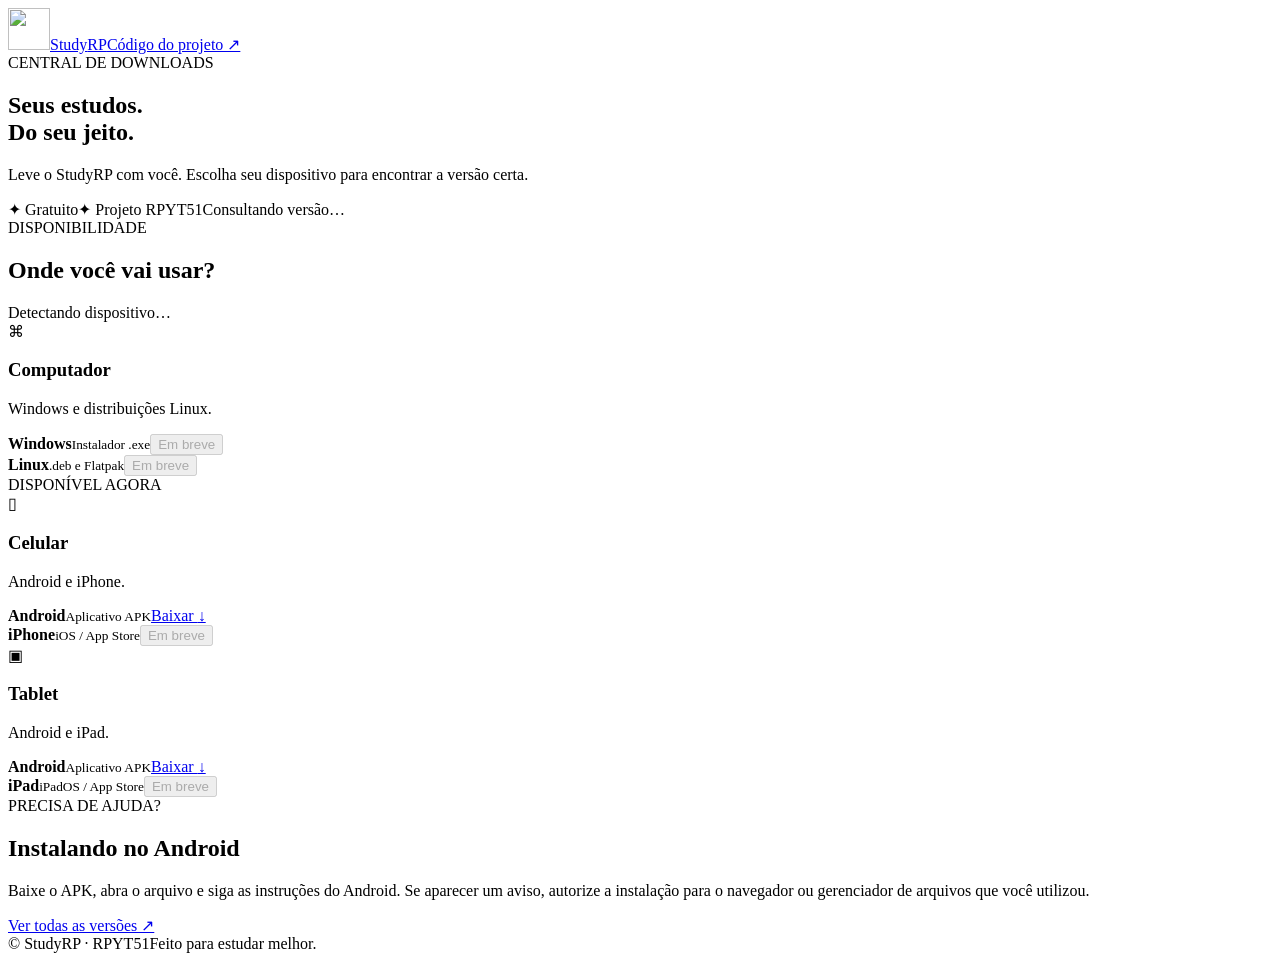
==== index.html @ 997a376e "Add StudyRP download site: index.html" ====
<!doctype html>
<html lang="pt-BR">
<head>
<meta charset="utf-8"><meta name="viewport" content="width=device-width,initial-scale=1">
<meta name="theme-color" content="#101d3a"><meta name="description" content="Baixe o StudyRP para computador, celular ou tablet.">
<link rel="icon" href="assets/img/icon.svg" type="image/svg+xml"><link rel="manifest" href="manifest.json">
<link rel="stylesheet" href="assets/css/style.css">
<title>StudyRP — Downloads</title>
</head>
<body>
<header class="site-header"><a class="brand" href="./"><img src="assets/img/icon.svg" alt="" width="42" height="42"><span>Study<span>RP</span></span></a><a class="github-link" href="https://github.com/RPYT51/StudyRP" target="_blank" rel="noopener">Código do projeto ↗</a></header>
<main>
<section class="hero"><div class="eyebrow"><span class="pulse"></span> CENTRAL DE DOWNLOADS</div><h1>Seus estudos.<br><span>Do seu jeito.</span></h1><p>Leve o StudyRP com você. Escolha seu dispositivo para encontrar a versão certa.</p><div class="hero-meta"><span>✦ Gratuito</span><span>✦ Projeto RPYT51</span><span id="release-version">Consultando versão…</span></div></section>
<section class="downloads"><div class="section-heading"><div><span class="eyebrow">DISPONIBILIDADE</span><h2>Onde você vai usar?</h2></div><div class="device-detected" id="device-detected">Detectando dispositivo…</div></div>
<div class="device-grid">
<article class="device-card" data-device="desktop"><div class="device-icon">⌘</div><div class="device-copy"><h3>Computador</h3><p>Windows e distribuições Linux.</p></div><div class="platform-list"><div class="platform"><span><b>Windows</b><small>Instalador .exe</small></span><button class="soon" disabled>Em breve</button></div><div class="platform"><span><b>Linux</b><small>.deb e Flatpak</small></span><button class="soon" disabled>Em breve</button></div></div></article>
<article class="device-card featured" data-device="mobile"><div class="recommended">DISPONÍVEL AGORA</div><div class="device-icon">▯</div><div class="device-copy"><h3>Celular</h3><p>Android e iPhone.</p></div><div class="platform-list"><div class="platform"><span><b>Android</b><small>Aplicativo APK</small></span><a class="download-button" data-download="android" href="https://github.com/RPYT51/StudyRP-download/releases/latest/download/StudyRP.apk">Baixar <span>↓</span></a></div><div class="platform"><span><b>iPhone</b><small>iOS / App Store</small></span><button class="soon" disabled>Em breve</button></div></div></article>
<article class="device-card" data-device="tablet"><div class="device-icon">▣</div><div class="device-copy"><h3>Tablet</h3><p>Android e iPad.</p></div><div class="platform-list"><div class="platform"><span><b>Android</b><small>Aplicativo APK</small></span><a class="download-button" data-download="android" href="https://github.com/RPYT51/StudyRP-download/releases/latest/download/StudyRP.apk">Baixar <span>↓</span></a></div><div class="platform"><span><b>iPad</b><small>iPadOS / App Store</small></span><button class="soon" disabled>Em breve</button></div></div></article>
</div></section>
<section class="help-panel"><div><span class="eyebrow">PRECISA DE AJUDA?</span><h2>Instalando no Android</h2><p>Baixe o APK, abra o arquivo e siga as instruções do Android. Se aparecer um aviso, autorize a instalação para o navegador ou gerenciador de arquivos que você utilizou.</p></div><a href="https://github.com/RPYT51/StudyRP-download/releases" target="_blank" rel="noopener">Ver todas as versões ↗</a></section>
</main><footer><span>© <span id="year"></span> StudyRP · RPYT51</span><span>Feito para estudar melhor.</span></footer>
<script src="assets/js/app.js" defer></script>
</body></html>
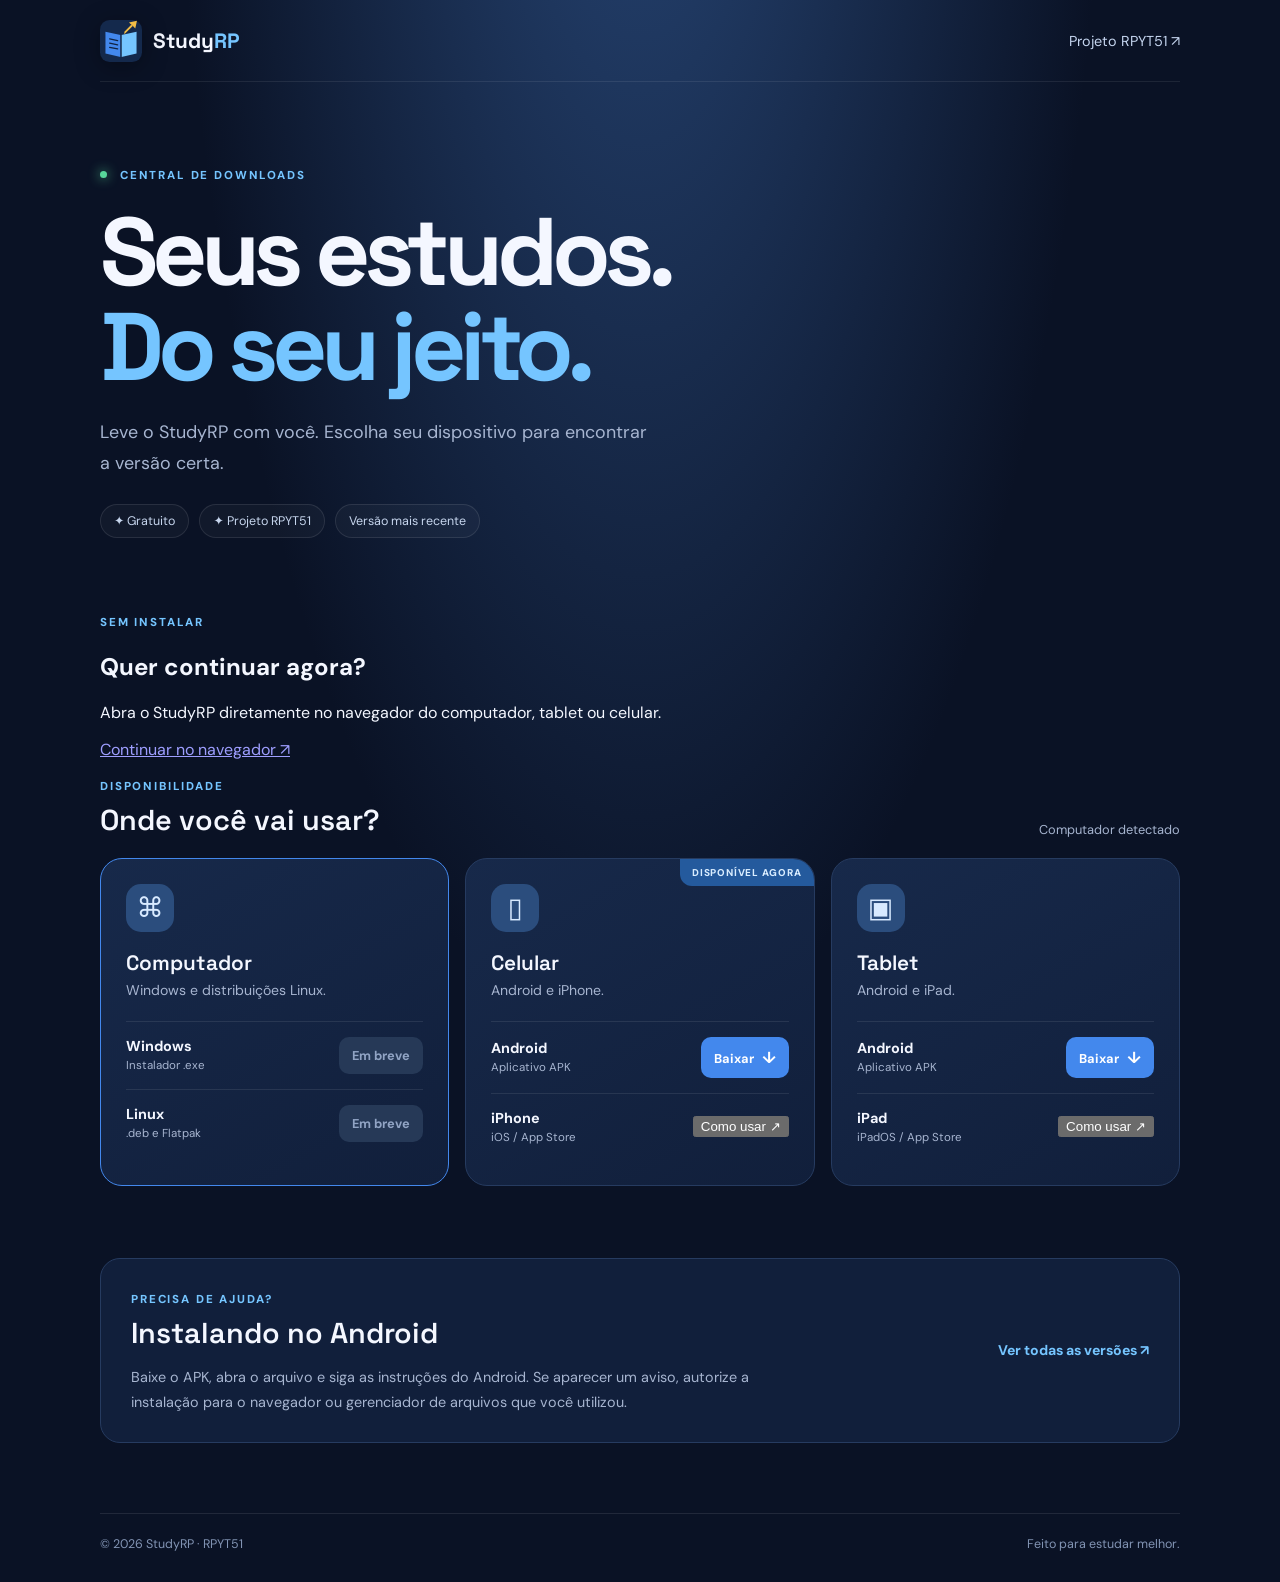
==== commit 147a9ebf: "Add browser access and iPhone guide" ====
--- a/index.html
+++ b/index.html
@@ -8,16 +8,35 @@
 <title>StudyRP — Downloads</title>
 </head>
 <body>
-<header class="site-header"><a class="brand" href="./"><img src="assets/img/icon.svg" alt="" width="42" height="42"><span>Study<span>RP</span></span></a><a class="github-link" href="https://github.com/RPYT51/StudyRP" target="_blank" rel="noopener">Código do projeto ↗</a></header>
+<header class="site-header"><a class="brand" href="./"><img src="assets/img/icon.svg" alt="" width="42" height="42"><span>Study<span>RP</span></span></a><a class="github-link" href="https://github.com/RPYT51/StudyRP-web" target="_blank" rel="noopener">Projeto RPYT51 ↗</a></header>
 <main>
 <section class="hero"><div class="eyebrow"><span class="pulse"></span> CENTRAL DE DOWNLOADS</div><h1>Seus estudos.<br><span>Do seu jeito.</span></h1><p>Leve o StudyRP com você. Escolha seu dispositivo para encontrar a versão certa.</p><div class="hero-meta"><span>✦ Gratuito</span><span>✦ Projeto RPYT51</span><span id="release-version">Consultando versão…</span></div></section>
+<section class="browser-access" aria-labelledby="browser-title">
+  <div><span class="eyebrow">SEM INSTALAR</span><h2 id="browser-title">Quer continuar agora?</h2><p>Abra o StudyRP diretamente no navegador do computador, tablet ou celular.</p></div>
+  <a class="browser-button" id="browserContinue" href="./app/">Continuar no navegador <span>↗</span></a>
+</section>
 <section class="downloads"><div class="section-heading"><div><span class="eyebrow">DISPONIBILIDADE</span><h2>Onde você vai usar?</h2></div><div class="device-detected" id="device-detected">Detectando dispositivo…</div></div>
 <div class="device-grid">
 <article class="device-card" data-device="desktop"><div class="device-icon">⌘</div><div class="device-copy"><h3>Computador</h3><p>Windows e distribuições Linux.</p></div><div class="platform-list"><div class="platform"><span><b>Windows</b><small>Instalador .exe</small></span><button class="soon" disabled>Em breve</button></div><div class="platform"><span><b>Linux</b><small>.deb e Flatpak</small></span><button class="soon" disabled>Em breve</button></div></div></article>
-<article class="device-card featured" data-device="mobile"><div class="recommended">DISPONÍVEL AGORA</div><div class="device-icon">▯</div><div class="device-copy"><h3>Celular</h3><p>Android e iPhone.</p></div><div class="platform-list"><div class="platform"><span><b>Android</b><small>Aplicativo APK</small></span><a class="download-button" data-download="android" href="https://github.com/RPYT51/StudyRP-download/releases/latest/download/StudyRP.apk">Baixar <span>↓</span></a></div><div class="platform"><span><b>iPhone</b><small>iOS / App Store</small></span><button class="soon" disabled>Em breve</button></div></div></article>
-<article class="device-card" data-device="tablet"><div class="device-icon">▣</div><div class="device-copy"><h3>Tablet</h3><p>Android e iPad.</p></div><div class="platform-list"><div class="platform"><span><b>Android</b><small>Aplicativo APK</small></span><a class="download-button" data-download="android" href="https://github.com/RPYT51/StudyRP-download/releases/latest/download/StudyRP.apk">Baixar <span>↓</span></a></div><div class="platform"><span><b>iPad</b><small>iPadOS / App Store</small></span><button class="soon" disabled>Em breve</button></div></div></article>
+<article class="device-card featured" data-device="mobile"><div class="recommended">DISPONÍVEL AGORA</div><div class="device-icon">▯</div><div class="device-copy"><h3>Celular</h3><p>Android e iPhone.</p></div><div class="platform-list"><div class="platform"><span><b>Android</b><small>Aplicativo APK</small></span><a class="download-button" data-download="android" href="https://github.com/RPYT51/StudyRP-web/releases/latest/download/StudyRP.apk">Baixar <span>↓</span></a></div><div class="platform"><span><b>iPhone</b><small>iOS / App Store</small></span><button class="guide-button" type="button" data-ios-guide>Como usar ↗</button></div></div></article>
+<article class="device-card" data-device="tablet"><div class="device-icon">▣</div><div class="device-copy"><h3>Tablet</h3><p>Android e iPad.</p></div><div class="platform-list"><div class="platform"><span><b>Android</b><small>Aplicativo APK</small></span><a class="download-button" data-download="android" href="https://github.com/RPYT51/StudyRP-web/releases/latest/download/StudyRP.apk">Baixar <span>↓</span></a></div><div class="platform"><span><b>iPad</b><small>iPadOS / App Store</small></span><button class="guide-button" type="button" data-ios-guide>Como usar ↗</button></div></div></article>
 </div></section>
-<section class="help-panel"><div><span class="eyebrow">PRECISA DE AJUDA?</span><h2>Instalando no Android</h2><p>Baixe o APK, abra o arquivo e siga as instruções do Android. Se aparecer um aviso, autorize a instalação para o navegador ou gerenciador de arquivos que você utilizou.</p></div><a href="https://github.com/RPYT51/StudyRP-download/releases" target="_blank" rel="noopener">Ver todas as versões ↗</a></section>
+<section class="help-panel"><div><span class="eyebrow">PRECISA DE AJUDA?</span><h2>Instalando no Android</h2><p>Baixe o APK, abra o arquivo e siga as instruções do Android. Se aparecer um aviso, autorize a instalação para o navegador ou gerenciador de arquivos que você utilizou.</p></div><a href="https://github.com/RPYT51/StudyRP-web/releases" target="_blank" rel="noopener">Ver todas as versões ↗</a></section>
+<div class="modal-backdrop" id="iosGuide" hidden>
+  <section class="ios-modal" role="dialog" aria-modal="true" aria-labelledby="ios-title">
+    <button class="modal-close" type="button" id="closeIosGuide" aria-label="Fechar">×</button>
+    <span class="eyebrow">STUDYRP NO IPHONE</span>
+    <h2 id="ios-title">Adicione à Tela de Início</h2>
+    <p class="ios-intro">No iPhone e iPad, você pode abrir o StudyRP pelo Safari e criar um ícone para acessar como um app.</p>
+    <div class="ios-steps">
+      <article class="ios-step"><div class="step-visual share-visual"><div class="phone-top">Safari <span>•••</span></div><div class="fake-page"></div><div class="share-symbol">↑</div><div class="visual-caption">Compartilhar</div></div><div><b>1. Abra no Safari</b><p>Acesse o site do StudyRP e toque no botão Compartilhar.</p></div></article>
+      <article class="ios-step"><div class="step-visual add-visual"><div class="menu-line"><span class="mini-icon">＋</span><b>Adicionar à Tela de Início</b></div><div class="menu-line faint"><span class="mini-icon">↗</span>Adicionar aos Favoritos</div></div><div><b>2. Adicione à Tela de Início</b><p>Se necessário, role as opções para encontrar essa opção.</p></div></article>
+      <article class="ios-step"><div class="step-visual home-visual"><div class="app-icon">S<span>RP</span></div><b>StudyRP</b></div><div><b>3. Abra pelo ícone</b><p>O StudyRP ficará disponível na tela inicial do iPhone.</p></div></article>
+    </div>
+    <p class="ios-note">Você também pode continuar sem adicionar o ícone.</p>
+    <a class="browser-button modal-continue" href="./app/">Continuar no navegador <span>↗</span></a>
+  </section>
+</div>
 </main><footer><span>© <span id="year"></span> StudyRP · RPYT51</span><span>Feito para estudar melhor.</span></footer>
 <script src="assets/js/app.js" defer></script>
 </body></html>
--- a/assets/css/style.css
+++ b/assets/css/style.css
@@ -0,0 +1,2 @@
+@import url('https://fonts.googleapis.com/css2?family=DM+Sans:wght@400;500;600;700;800&family=Space+Grotesk:wght@500;600;700&display=swap');
+:root{color-scheme:dark;--bg:#0a1225;--panel:#111f3b;--panel2:#17294a;--line:#263b60;--text:#f4f7ff;--muted:#a7b5d0;--blue:#4388ed;--cyan:#75c5ff;--gold:#f2bd45}*{box-sizing:border-box}body{margin:0;background:radial-gradient(ellipse at 50% -25%,#284879 0,transparent 52%),var(--bg);color:var(--text);font:16px 'DM Sans',system-ui,sans-serif;min-height:100vh}.site-header,main,footer{width:min(1080px,calc(100% - 40px));margin:auto}.site-header{height:82px;display:flex;align-items:center;justify-content:space-between;border-bottom:1px solid #ffffff14}.brand{display:flex;align-items:center;gap:11px;color:var(--text);text-decoration:none;font:700 1.3rem 'Space Grotesk',sans-serif}.brand img{filter:drop-shadow(0 5px 12px #0005)}.brand span span{color:var(--cyan)}.github-link{color:#c5d5ef;text-decoration:none;font-size:.9rem}.github-link:hover,.help-panel a:hover{color:white}.hero{padding:86px 0 72px;max-width:760px}.eyebrow{font-size:.72rem;font-weight:800;letter-spacing:.16em;color:var(--cyan)}.pulse{display:inline-block;width:7px;height:7px;border-radius:50%;background:#57d69a;margin:0 8px 1px 0;box-shadow:0 0 12px #57d69a}.hero h1{font:700 clamp(3.2rem,8vw,6rem)/.99 'Space Grotesk',sans-serif;letter-spacing:-.065em;margin:22px 0}.hero h1 span{color:var(--cyan)}.hero>p{font-size:1.12rem;color:var(--muted);max-width:560px;line-height:1.7}.hero-meta{display:flex;flex-wrap:wrap;gap:10px;margin-top:26px}.hero-meta span{border:1px solid #ffffff19;background:#ffffff08;border-radius:99px;padding:8px 13px;font-size:.78rem;color:#c6d5ed}.downloads{padding:14px 0 72px}.section-heading{display:flex;justify-content:space-between;align-items:end;margin-bottom:20px}.section-heading h2,.help-panel h2{font:600 1.8rem 'Space Grotesk',sans-serif;margin:7px 0 0}.device-detected{font-size:.8rem;color:var(--muted)}.device-grid{display:grid;grid-template-columns:repeat(3,1fr);gap:16px}.device-card{position:relative;overflow:hidden;background:linear-gradient(150deg,var(--panel2),var(--panel));border:1px solid var(--line);border-radius:22px;padding:25px;transition:transform .2s,border-color .2s}.device-card:hover{transform:translateY(-4px);border-color:#527bb6}.device-card.recommended-card{border-color:var(--blue)}.device-icon{width:48px;height:48px;border-radius:15px;display:grid;place-items:center;background:#2b4d7d;color:#d8eaff;font-size:1.7rem;margin-bottom:18px}.device-copy h3{font:600 1.3rem 'Space Grotesk',sans-serif;margin:0 0 5px}.device-copy p{color:var(--muted);font-size:.88rem;margin:0 0 22px}.recommended{position:absolute;right:0;top:0;background:#245a9d;color:#d9edff;padding:7px 12px;border-radius:0 0 0 12px;font-size:.62rem;font-weight:800;letter-spacing:.08em}.platform-list{border-top:1px solid #ffffff16}.platform{display:flex;align-items:center;justify-content:space-between;gap:8px;padding:15px 0;border-bottom:1px solid #ffffff16}.platform:last-child{border:0}.platform b,.platform small{display:block}.platform b{font-size:.9rem}.platform small{font-size:.72rem;color:var(--muted);margin-top:3px}.download-button,.soon{border:0;border-radius:10px;padding:10px 13px;font:700 .8rem 'DM Sans',sans-serif;white-space:nowrap}.download-button{background:var(--blue);color:white;text-decoration:none;transition:background .15s,transform .15s}.download-button:hover{background:#5a9af5;transform:translateY(-1px)}.download-button span{font-size:1rem;margin-left:5px}.soon{background:#263957;color:#91a4c4;cursor:not-allowed}.help-panel{display:flex;justify-content:space-between;align-items:center;gap:30px;padding:28px 30px;margin-bottom:70px;background:#111f3b;border:1px solid var(--line);border-radius:20px}.help-panel>div{max-width:660px}.help-panel p{color:var(--muted);font-size:.9rem;line-height:1.7;margin-bottom:0}.help-panel a{color:var(--cyan);text-decoration:none;font-weight:700;white-space:nowrap;font-size:.88rem}footer{display:flex;justify-content:space-between;padding:22px 0 30px;border-top:1px solid #ffffff18;color:#8294b4;font-size:.78rem}@media(max-width:800px){.device-grid{grid-template-columns:1fr}.device-card{padding:22px}.hero{padding:65px 0 54px}.help-panel{align-items:flex-start;flex-direction:column}.section-heading{align-items:flex-start;gap:12px;flex-direction:column}}@media(max-width:480px){.site-header,main,footer{width:calc(100% - 30px)}.site-header{height:70px}.github-link{font-size:.78rem}.hero h1{font-size:3.45rem}.hero>p{font-size:1rem}.help-panel{padding:22px}.hero-meta{gap:7px}.hero-meta span{font-size:.7rem}}
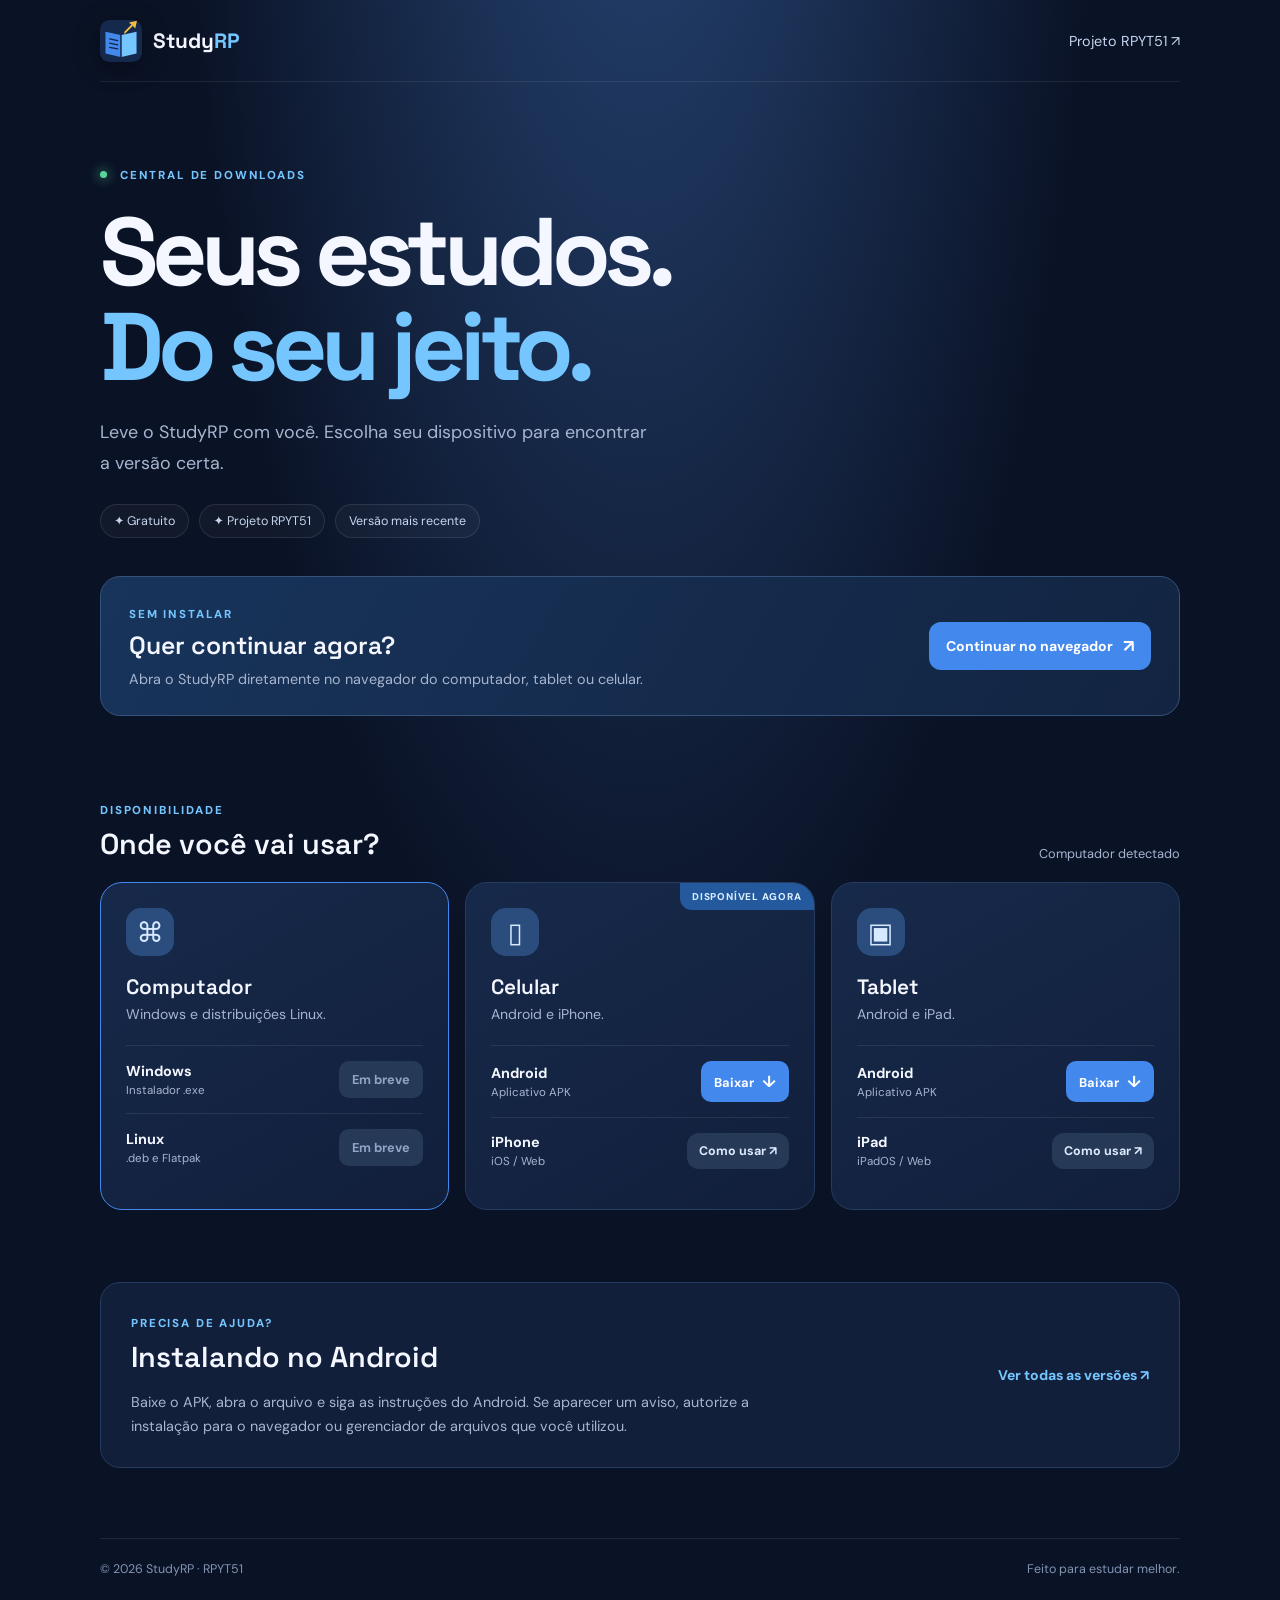
==== commit 82268314: "Label iPhone and iPad browser access" ====
--- a/index.html
+++ b/index.html
@@ -18,8 +18,8 @@
 <section class="downloads"><div class="section-heading"><div><span class="eyebrow">DISPONIBILIDADE</span><h2>Onde você vai usar?</h2></div><div class="device-detected" id="device-detected">Detectando dispositivo…</div></div>
 <div class="device-grid">
 <article class="device-card" data-device="desktop"><div class="device-icon">⌘</div><div class="device-copy"><h3>Computador</h3><p>Windows e distribuições Linux.</p></div><div class="platform-list"><div class="platform"><span><b>Windows</b><small>Instalador .exe</small></span><button class="soon" disabled>Em breve</button></div><div class="platform"><span><b>Linux</b><small>.deb e Flatpak</small></span><button class="soon" disabled>Em breve</button></div></div></article>
-<article class="device-card featured" data-device="mobile"><div class="recommended">DISPONÍVEL AGORA</div><div class="device-icon">▯</div><div class="device-copy"><h3>Celular</h3><p>Android e iPhone.</p></div><div class="platform-list"><div class="platform"><span><b>Android</b><small>Aplicativo APK</small></span><a class="download-button" data-download="android" href="https://github.com/RPYT51/StudyRP-web/releases/latest/download/StudyRP.apk">Baixar <span>↓</span></a></div><div class="platform"><span><b>iPhone</b><small>iOS / App Store</small></span><button class="guide-button" type="button" data-ios-guide>Como usar ↗</button></div></div></article>
-<article class="device-card" data-device="tablet"><div class="device-icon">▣</div><div class="device-copy"><h3>Tablet</h3><p>Android e iPad.</p></div><div class="platform-list"><div class="platform"><span><b>Android</b><small>Aplicativo APK</small></span><a class="download-button" data-download="android" href="https://github.com/RPYT51/StudyRP-web/releases/latest/download/StudyRP.apk">Baixar <span>↓</span></a></div><div class="platform"><span><b>iPad</b><small>iPadOS / App Store</small></span><button class="guide-button" type="button" data-ios-guide>Como usar ↗</button></div></div></article>
+<article class="device-card featured" data-device="mobile"><div class="recommended">DISPONÍVEL AGORA</div><div class="device-icon">▯</div><div class="device-copy"><h3>Celular</h3><p>Android e iPhone.</p></div><div class="platform-list"><div class="platform"><span><b>Android</b><small>Aplicativo APK</small></span><a class="download-button" data-download="android" href="https://github.com/RPYT51/StudyRP-web/releases/latest/download/StudyRP.apk">Baixar <span>↓</span></a></div><div class="platform"><span><b>iPhone</b><small>iOS / Web</small></span><button class="guide-button" type="button" data-ios-guide>Como usar ↗</button></div></div></article>
+<article class="device-card" data-device="tablet"><div class="device-icon">▣</div><div class="device-copy"><h3>Tablet</h3><p>Android e iPad.</p></div><div class="platform-list"><div class="platform"><span><b>Android</b><small>Aplicativo APK</small></span><a class="download-button" data-download="android" href="https://github.com/RPYT51/StudyRP-web/releases/latest/download/StudyRP.apk">Baixar <span>↓</span></a></div><div class="platform"><span><b>iPad</b><small>iPadOS / Web</small></span><button class="guide-button" type="button" data-ios-guide>Como usar ↗</button></div></div></article>
 </div></section>
 <section class="help-panel"><div><span class="eyebrow">PRECISA DE AJUDA?</span><h2>Instalando no Android</h2><p>Baixe o APK, abra o arquivo e siga as instruções do Android. Se aparecer um aviso, autorize a instalação para o navegador ou gerenciador de arquivos que você utilizou.</p></div><a href="https://github.com/RPYT51/StudyRP-web/releases" target="_blank" rel="noopener">Ver todas as versões ↗</a></section>
 <div class="modal-backdrop" id="iosGuide" hidden>
--- a/assets/css/style.css
+++ b/assets/css/style.css
@@ -1,2 +1,38 @@
 @import url('https://fonts.googleapis.com/css2?family=DM+Sans:wght@400;500;600;700;800&family=Space+Grotesk:wght@500;600;700&display=swap');
-:root{color-scheme:dark;--bg:#0a1225;--panel:#111f3b;--panel2:#17294a;--line:#263b60;--text:#f4f7ff;--muted:#a7b5d0;--blue:#4388ed;--cyan:#75c5ff;--gold:#f2bd45}*{box-sizing:border-box}body{margin:0;background:radial-gradient(ellipse at 50% -25%,#284879 0,transparent 52%),var(--bg);color:var(--text);font:16px 'DM Sans',system-ui,sans-serif;min-height:100vh}.site-header,main,footer{width:min(1080px,calc(100% - 40px));margin:auto}.site-header{height:82px;display:flex;align-items:center;justify-content:space-between;border-bottom:1px solid #ffffff14}.brand{display:flex;align-items:center;gap:11px;color:var(--text);text-decoration:none;font:700 1.3rem 'Space Grotesk',sans-serif}.brand img{filter:drop-shadow(0 5px 12px #0005)}.brand span span{color:var(--cyan)}.github-link{color:#c5d5ef;text-decoration:none;font-size:.9rem}.github-link:hover,.help-panel a:hover{color:white}.hero{padding:86px 0 72px;max-width:760px}.eyebrow{font-size:.72rem;font-weight:800;letter-spacing:.16em;color:var(--cyan)}.pulse{display:inline-block;width:7px;height:7px;border-radius:50%;background:#57d69a;margin:0 8px 1px 0;box-shadow:0 0 12px #57d69a}.hero h1{font:700 clamp(3.2rem,8vw,6rem)/.99 'Space Grotesk',sans-serif;letter-spacing:-.065em;margin:22px 0}.hero h1 span{color:var(--cyan)}.hero>p{font-size:1.12rem;color:var(--muted);max-width:560px;line-height:1.7}.hero-meta{display:flex;flex-wrap:wrap;gap:10px;margin-top:26px}.hero-meta span{border:1px solid #ffffff19;background:#ffffff08;border-radius:99px;padding:8px 13px;font-size:.78rem;color:#c6d5ed}.downloads{padding:14px 0 72px}.section-heading{display:flex;justify-content:space-between;align-items:end;margin-bottom:20px}.section-heading h2,.help-panel h2{font:600 1.8rem 'Space Grotesk',sans-serif;margin:7px 0 0}.device-detected{font-size:.8rem;color:var(--muted)}.device-grid{display:grid;grid-template-columns:repeat(3,1fr);gap:16px}.device-card{position:relative;overflow:hidden;background:linear-gradient(150deg,var(--panel2),var(--panel));border:1px solid var(--line);border-radius:22px;padding:25px;transition:transform .2s,border-color .2s}.device-card:hover{transform:translateY(-4px);border-color:#527bb6}.device-card.recommended-card{border-color:var(--blue)}.device-icon{width:48px;height:48px;border-radius:15px;display:grid;place-items:center;background:#2b4d7d;color:#d8eaff;font-size:1.7rem;margin-bottom:18px}.device-copy h3{font:600 1.3rem 'Space Grotesk',sans-serif;margin:0 0 5px}.device-copy p{color:var(--muted);font-size:.88rem;margin:0 0 22px}.recommended{position:absolute;right:0;top:0;background:#245a9d;color:#d9edff;padding:7px 12px;border-radius:0 0 0 12px;font-size:.62rem;font-weight:800;letter-spacing:.08em}.platform-list{border-top:1px solid #ffffff16}.platform{display:flex;align-items:center;justify-content:space-between;gap:8px;padding:15px 0;border-bottom:1px solid #ffffff16}.platform:last-child{border:0}.platform b,.platform small{display:block}.platform b{font-size:.9rem}.platform small{font-size:.72rem;color:var(--muted);margin-top:3px}.download-button,.soon{border:0;border-radius:10px;padding:10px 13px;font:700 .8rem 'DM Sans',sans-serif;white-space:nowrap}.download-button{background:var(--blue);color:white;text-decoration:none;transition:background .15s,transform .15s}.download-button:hover{background:#5a9af5;transform:translateY(-1px)}.download-button span{font-size:1rem;margin-left:5px}.soon{background:#263957;color:#91a4c4;cursor:not-allowed}.help-panel{display:flex;justify-content:space-between;align-items:center;gap:30px;padding:28px 30px;margin-bottom:70px;background:#111f3b;border:1px solid var(--line);border-radius:20px}.help-panel>div{max-width:660px}.help-panel p{color:var(--muted);font-size:.9rem;line-height:1.7;margin-bottom:0}.help-panel a{color:var(--cyan);text-decoration:none;font-weight:700;white-space:nowrap;font-size:.88rem}footer{display:flex;justify-content:space-between;padding:22px 0 30px;border-top:1px solid #ffffff18;color:#8294b4;font-size:.78rem}@media(max-width:800px){.device-grid{grid-template-columns:1fr}.device-card{padding:22px}.hero{padding:65px 0 54px}.help-panel{align-items:flex-start;flex-direction:column}.section-heading{align-items:flex-start;gap:12px;flex-direction:column}}@media(max-width:480px){.site-header,main,footer{width:calc(100% - 30px)}.site-header{height:70px}.github-link{font-size:.78rem}.hero h1{font-size:3.45rem}.hero>p{font-size:1rem}.help-panel{padding:22px}.hero-meta{gap:7px}.hero-meta span{font-size:.7rem}}+:root{color-scheme:dark;--bg:#0a1225;--panel:#111f3b;--panel2:#17294a;--line:#263b60;--text:#f4f7ff;--muted:#a7b5d0;--blue:#4388ed;--cyan:#75c5ff;--gold:#f2bd45}*{box-sizing:border-box}body{margin:0;background:radial-gradient(ellipse at 50% -25%,#284879 0,transparent 52%),var(--bg);color:var(--text);font:16px 'DM Sans',system-ui,sans-serif;min-height:100vh}.site-header,main,footer{width:min(1080px,calc(100% - 40px));margin:auto}.site-header{height:82px;display:flex;align-items:center;justify-content:space-between;border-bottom:1px solid #ffffff14}.brand{display:flex;align-items:center;gap:11px;color:var(--text);text-decoration:none;font:700 1.3rem 'Space Grotesk',sans-serif}.brand img{filter:drop-shadow(0 5px 12px #0005)}.brand span span{color:var(--cyan)}.github-link{color:#c5d5ef;text-decoration:none;font-size:.9rem}.github-link:hover,.help-panel a:hover{color:white}.hero{padding:86px 0 72px;max-width:760px}.eyebrow{font-size:.72rem;font-weight:800;letter-spacing:.16em;color:var(--cyan)}.pulse{display:inline-block;width:7px;height:7px;border-radius:50%;background:#57d69a;margin:0 8px 1px 0;box-shadow:0 0 12px #57d69a}.hero h1{font:700 clamp(3.2rem,8vw,6rem)/.99 'Space Grotesk',sans-serif;letter-spacing:-.065em;margin:22px 0}.hero h1 span{color:var(--cyan)}.hero>p{font-size:1.12rem;color:var(--muted);max-width:560px;line-height:1.7}.hero-meta{display:flex;flex-wrap:wrap;gap:10px;margin-top:26px}.hero-meta span{border:1px solid #ffffff19;background:#ffffff08;border-radius:99px;padding:8px 13px;font-size:.78rem;color:#c6d5ed}.downloads{padding:14px 0 72px}.section-heading{display:flex;justify-content:space-between;align-items:end;margin-bottom:20px}.section-heading h2,.help-panel h2{font:600 1.8rem 'Space Grotesk',sans-serif;margin:7px 0 0}.device-detected{font-size:.8rem;color:var(--muted)}.device-grid{display:grid;grid-template-columns:repeat(3,1fr);gap:16px}.device-card{position:relative;overflow:hidden;background:linear-gradient(150deg,var(--panel2),var(--panel));border:1px solid var(--line);border-radius:22px;padding:25px;transition:transform .2s,border-color .2s}.device-card:hover{transform:translateY(-4px);border-color:#527bb6}.device-card.recommended-card{border-color:var(--blue)}.device-icon{width:48px;height:48px;border-radius:15px;display:grid;place-items:center;background:#2b4d7d;color:#d8eaff;font-size:1.7rem;margin-bottom:18px}.device-copy h3{font:600 1.3rem 'Space Grotesk',sans-serif;margin:0 0 5px}.device-copy p{color:var(--muted);font-size:.88rem;margin:0 0 22px}.recommended{position:absolute;right:0;top:0;background:#245a9d;color:#d9edff;padding:7px 12px;border-radius:0 0 0 12px;font-size:.62rem;font-weight:800;letter-spacing:.08em}.platform-list{border-top:1px solid #ffffff16}.platform{display:flex;align-items:center;justify-content:space-between;gap:8px;padding:15px 0;border-bottom:1px solid #ffffff16}.platform:last-child{border:0}.platform b,.platform small{display:block}.platform b{font-size:.9rem}.platform small{font-size:.72rem;color:var(--muted);margin-top:3px}.download-button,.soon{border:0;border-radius:10px;padding:10px 13px;font:700 .8rem 'DM Sans',sans-serif;white-space:nowrap}.download-button{background:var(--blue);color:white;text-decoration:none;transition:background .15s,transform .15s}.download-button:hover{background:#5a9af5;transform:translateY(-1px)}.download-button span{font-size:1rem;margin-left:5px}.soon{background:#263957;color:#91a4c4;cursor:not-allowed}.help-panel{display:flex;justify-content:space-between;align-items:center;gap:30px;padding:28px 30px;margin-bottom:70px;background:#111f3b;border:1px solid var(--line);border-radius:20px}.help-panel>div{max-width:660px}.help-panel p{color:var(--muted);font-size:.9rem;line-height:1.7;margin-bottom:0}.help-panel a{color:var(--cyan);text-decoration:none;font-weight:700;white-space:nowrap;font-size:.88rem}footer{display:flex;justify-content:space-between;padding:22px 0 30px;border-top:1px solid #ffffff18;color:#8294b4;font-size:.78rem}@media(max-width:800px){.device-grid{grid-template-columns:1fr}.device-card{padding:22px}.hero{padding:65px 0 54px}.help-panel{align-items:flex-start;flex-direction:column}.section-heading{align-items:flex-start;gap:12px;flex-direction:column}}@media(max-width:480px){.site-header,main,footer{width:calc(100% - 30px)}.site-header{height:70px}.github-link{font-size:.78rem}.hero h1{font-size:3.45rem}.hero>p{font-size:1rem}.help-panel{padding:22px}.hero-meta{gap:7px}.hero-meta span{font-size:.7rem}}
+
+/* Acesso pelo navegador e tutorial iOS */
+.browser-access{display:flex;align-items:center;justify-content:space-between;gap:24px;padding:25px 28px;margin:-34px 0 68px;background:linear-gradient(120deg,#18345b,#122441);border:1px solid #35527b;border-radius:20px}
+.browser-access h2{font:600 1.55rem 'Space Grotesk',sans-serif;margin:7px 0}
+.browser-access p{color:var(--muted);font-size:.9rem;line-height:1.55;margin:0;max-width:590px}
+.browser-button,.guide-button{display:inline-flex;align-items:center;justify-content:center;gap:10px;border:0;border-radius:12px;padding:13px 17px;background:var(--blue);color:#fff;text-decoration:none;font:700 .88rem 'DM Sans',sans-serif;white-space:nowrap;cursor:pointer}
+.browser-button:hover,.guide-button:hover{background:#5a9af5}
+.browser-button span{font-size:1.1rem}
+.guide-button{background:#263957;color:#dceaff;padding:10px 12px;font-size:.78rem}
+.modal-backdrop{position:fixed;inset:0;z-index:1000;display:grid;place-items:center;padding:18px;background:#030914c9;backdrop-filter:blur(8px)}
+.modal-backdrop[hidden]{display:none}
+.ios-modal{position:relative;width:min(680px,100%);max-height:min(90vh,850px);overflow:auto;padding:30px;background:#101f3a;border:1px solid #355078;border-radius:24px;box-shadow:0 25px 90px #0009}
+.modal-close{position:absolute;right:17px;top:13px;width:38px;height:38px;border:0;border-radius:50%;background:#ffffff12;color:#fff;font-size:1.7rem;cursor:pointer}
+.ios-modal h2{font:600 clamp(1.65rem,4vw,2.1rem) 'Space Grotesk',sans-serif;margin:9px 38px 8px 0}
+.ios-intro,.ios-note{color:var(--muted);font-size:.9rem;line-height:1.6}
+.ios-steps{display:grid;grid-template-columns:repeat(3,1fr);gap:13px;margin:22px 0}
+.ios-step{min-width:0}
+.ios-step>div:last-child{padding:0 3px}
+.ios-step b{font-size:.88rem}
+.ios-step p{font-size:.78rem;color:var(--muted);line-height:1.5;margin:5px 0 0}
+.step-visual{height:165px;border-radius:16px;background:#e9eef7;color:#18243a;padding:12px;display:flex;flex-direction:column;align-items:center;justify-content:center;gap:9px;overflow:hidden}
+.phone-top{width:100%;display:flex;justify-content:space-between;font-size:.7rem;font-weight:700}
+.fake-page{height:55px;width:85%;border-radius:8px;background:linear-gradient(135deg,#c7d8ee,#f9fbff);border:1px solid #c6d2e2}
+.share-symbol{font-size:1.8rem;color:#1675db;line-height:1}
+.visual-caption{font-size:.65rem;color:#344a68}
+.add-visual{align-items:stretch;justify-content:center}
+.menu-line{display:flex;align-items:center;gap:8px;background:#fff;border-radius:8px;padding:10px 7px;font-size:.62rem}
+.menu-line.faint{opacity:.55}
+.mini-icon{display:grid;place-items:center;width:23px;height:23px;border-radius:6px;background:#dce9fa;color:#1768bf;font-size:1rem}
+.home-visual{background:#dce8f6;gap:7px}
+.app-icon{width:65px;height:65px;border-radius:16px;background:#102b52;color:#fff;display:grid;place-items:center;font:800 1.4rem 'Space Grotesk',sans-serif;box-shadow:0 5px 12px #152f5033}
+.app-icon span{color:#75c5ff}
+.home-visual b{font-size:.7rem}
+.modal-continue{width:100%;margin-top:5px}
+@media(max-width:800px){.browser-access{align-items:flex-start;flex-direction:column;margin:-24px 0 52px}.ios-steps{grid-template-columns:1fr}.ios-step{display:grid;grid-template-columns:120px 1fr;gap:13px;align-items:center}.step-visual{height:125px}.ios-modal{padding:25px 20px}}
+@media(max-width:480px){.browser-access{padding:22px}.browser-button{width:100%}.ios-modal{padding:24px 17px}.ios-step{grid-template-columns:105px 1fr}.step-visual{height:118px;padding:8px}}
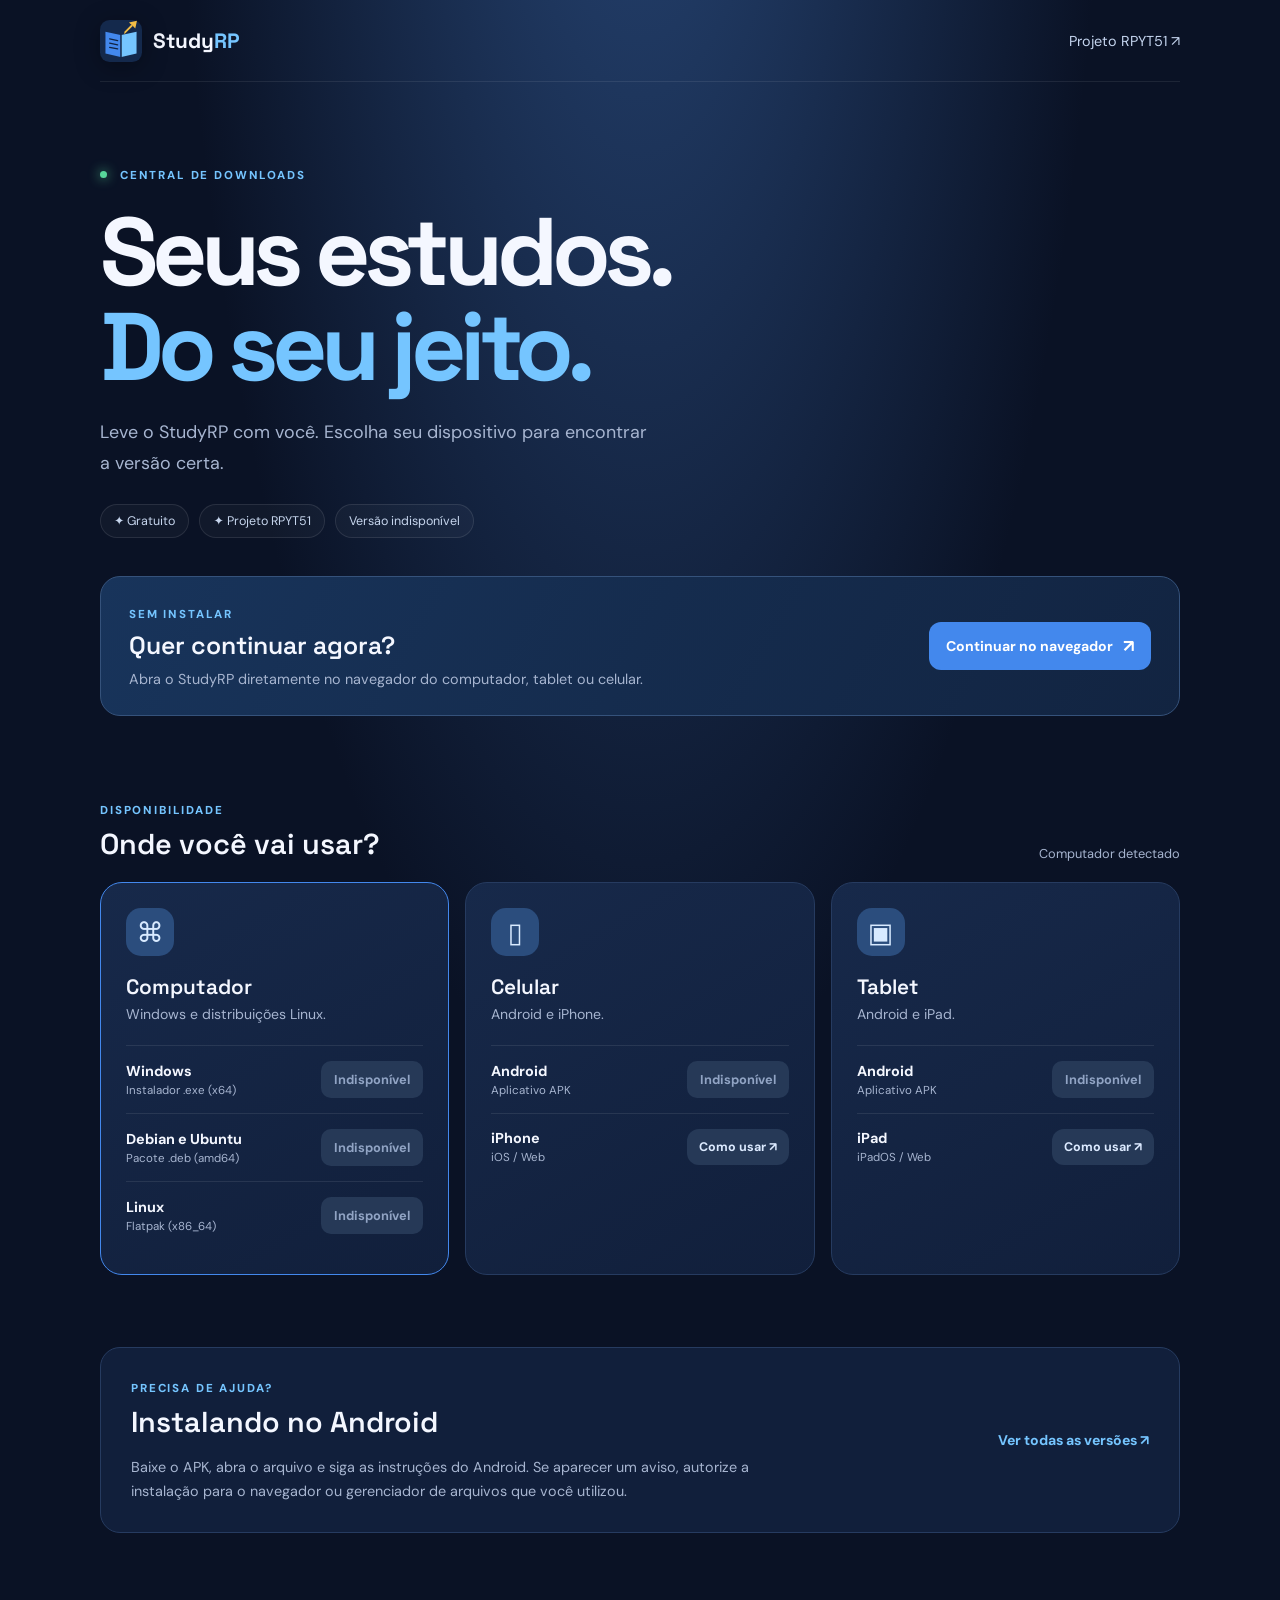
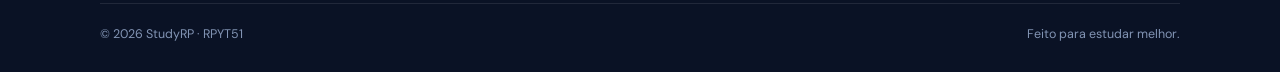
==== commit f8196cde: "Mostrar os instaladores disponíveis na release atual" ====
--- a/index.html
+++ b/index.html
@@ -17,9 +17,9 @@
 </section>
 <section class="downloads"><div class="section-heading"><div><span class="eyebrow">DISPONIBILIDADE</span><h2>Onde você vai usar?</h2></div><div class="device-detected" id="device-detected">Detectando dispositivo…</div></div>
 <div class="device-grid">
-<article class="device-card" data-device="desktop"><div class="device-icon">⌘</div><div class="device-copy"><h3>Computador</h3><p>Windows e distribuições Linux.</p></div><div class="platform-list"><div class="platform"><span><b>Windows</b><small>Instalador .exe</small></span><button class="soon" disabled>Em breve</button></div><div class="platform"><span><b>Linux</b><small>.deb e Flatpak</small></span><button class="soon" disabled>Em breve</button></div></div></article>
-<article class="device-card featured" data-device="mobile"><div class="recommended">DISPONÍVEL AGORA</div><div class="device-icon">▯</div><div class="device-copy"><h3>Celular</h3><p>Android e iPhone.</p></div><div class="platform-list"><div class="platform"><span><b>Android</b><small>Aplicativo APK</small></span><a class="download-button" data-download="android" href="https://github.com/RPYT51/StudyRP-web/releases/latest/download/StudyRP.apk">Baixar <span>↓</span></a></div><div class="platform"><span><b>iPhone</b><small>iOS / Web</small></span><button class="guide-button" type="button" data-ios-guide>Como usar ↗</button></div></div></article>
-<article class="device-card" data-device="tablet"><div class="device-icon">▣</div><div class="device-copy"><h3>Tablet</h3><p>Android e iPad.</p></div><div class="platform-list"><div class="platform"><span><b>Android</b><small>Aplicativo APK</small></span><a class="download-button" data-download="android" href="https://github.com/RPYT51/StudyRP-web/releases/latest/download/StudyRP.apk">Baixar <span>↓</span></a></div><div class="platform"><span><b>iPad</b><small>iPadOS / Web</small></span><button class="guide-button" type="button" data-ios-guide>Como usar ↗</button></div></div></article>
+<article class="device-card" data-device="desktop"><div class="device-icon">⌘</div><div class="device-copy"><h3>Computador</h3><p>Windows e distribuições Linux.</p></div><div class="platform-list"><div class="platform"><span><b>Windows</b><small>Instalador .exe (x64)</small></span><span class="soon" data-unavailable="windows">Indisponível</span><a class="download-button" data-download="windows" hidden>Baixar ↓</a></div><div class="platform"><span><b>Debian e Ubuntu</b><small>Pacote .deb (amd64)</small></span><span class="soon" data-unavailable="debian">Indisponível</span><a class="download-button" data-download="debian" hidden>Baixar ↓</a></div><div class="platform"><span><b>Linux</b><small>Flatpak (x86_64)</small></span><span class="soon" data-unavailable="flatpak">Indisponível</span><a class="download-button" data-download="flatpak" hidden>Baixar ↓</a></div></div></article>
+<article class="device-card featured" data-device="mobile"><div class="device-icon">▯</div><div class="device-copy"><h3>Celular</h3><p>Android e iPhone.</p></div><div class="platform-list"><div class="platform"><span><b>Android</b><small>Aplicativo APK</small></span><span class="soon" data-unavailable="android">Indisponível</span><a class="download-button" data-download="android" hidden>Baixar <span>↓</span></a></div><div class="platform"><span><b>iPhone</b><small>iOS / Web</small></span><button class="guide-button" type="button" data-ios-guide>Como usar ↗</button></div></div></article>
+<article class="device-card" data-device="tablet"><div class="device-icon">▣</div><div class="device-copy"><h3>Tablet</h3><p>Android e iPad.</p></div><div class="platform-list"><div class="platform"><span><b>Android</b><small>Aplicativo APK</small></span><span class="soon" data-unavailable="android">Indisponível</span><a class="download-button" data-download="android" hidden>Baixar <span>↓</span></a></div><div class="platform"><span><b>iPad</b><small>iPadOS / Web</small></span><button class="guide-button" type="button" data-ios-guide>Como usar ↗</button></div></div></article>
 </div></section>
 <section class="help-panel"><div><span class="eyebrow">PRECISA DE AJUDA?</span><h2>Instalando no Android</h2><p>Baixe o APK, abra o arquivo e siga as instruções do Android. Se aparecer um aviso, autorize a instalação para o navegador ou gerenciador de arquivos que você utilizou.</p></div><a href="https://github.com/RPYT51/StudyRP-web/releases" target="_blank" rel="noopener">Ver todas as versões ↗</a></section>
 <div class="modal-backdrop" id="iosGuide" hidden>
--- a/assets/css/style.css
+++ b/assets/css/style.css
@@ -36,3 +36,5 @@
 .modal-continue{width:100%;margin-top:5px}
 @media(max-width:800px){.browser-access{align-items:flex-start;flex-direction:column;margin:-24px 0 52px}.ios-steps{grid-template-columns:1fr}.ios-step{display:grid;grid-template-columns:120px 1fr;gap:13px;align-items:center}.step-visual{height:125px}.ios-modal{padding:25px 20px}}
 @media(max-width:480px){.browser-access{padding:22px}.browser-button{width:100%}.ios-modal{padding:24px 17px}.ios-step{grid-template-columns:105px 1fr}.step-visual{height:118px;padding:8px}}
+
+.download-button[hidden], [data-unavailable][hidden] { display: none; }
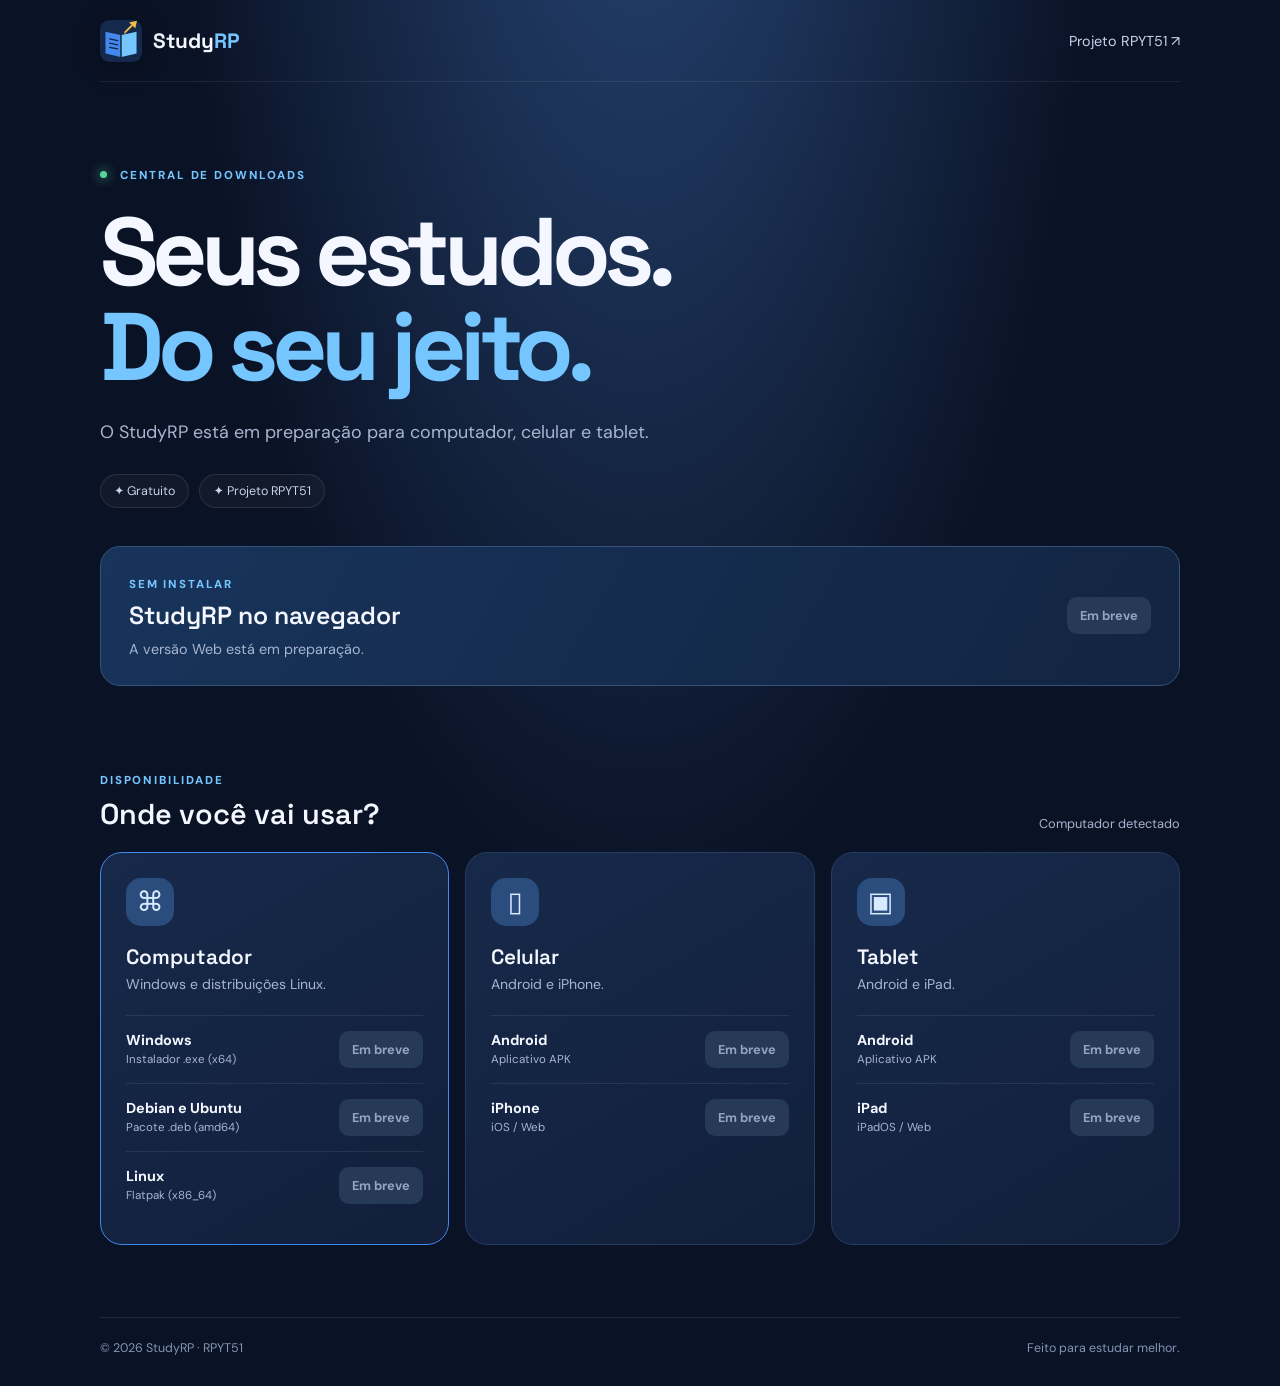
==== commit d70080dc: "Colocar downloads e versão Web atrás da prévia por código" ====
--- a/index.html
+++ b/index.html
@@ -2,7 +2,7 @@
 <html lang="pt-BR">
 <head>
 <meta charset="utf-8"><meta name="viewport" content="width=device-width,initial-scale=1">
-<meta name="theme-color" content="#101d3a"><meta name="description" content="Baixe o StudyRP para computador, celular ou tablet.">
+<meta name="theme-color" content="#101d3a"><meta name="description" content="StudyRP para computador, celular e tablet. Disponível em breve.">
 <link rel="icon" href="assets/img/icon.svg" type="image/svg+xml"><link rel="manifest" href="manifest.json">
 <link rel="stylesheet" href="assets/css/style.css">
 <title>StudyRP — Downloads</title>
@@ -10,33 +10,17 @@
 <body>
 <header class="site-header"><a class="brand" href="./"><img src="assets/img/icon.svg" alt="" width="42" height="42"><span>Study<span>RP</span></span></a><a class="github-link" href="https://github.com/RPYT51/StudyRP-web" target="_blank" rel="noopener">Projeto RPYT51 ↗</a></header>
 <main>
-<section class="hero"><div class="eyebrow"><span class="pulse"></span> CENTRAL DE DOWNLOADS</div><h1>Seus estudos.<br><span>Do seu jeito.</span></h1><p>Leve o StudyRP com você. Escolha seu dispositivo para encontrar a versão certa.</p><div class="hero-meta"><span>✦ Gratuito</span><span>✦ Projeto RPYT51</span><span id="release-version">Consultando versão…</span></div></section>
+<section class="hero"><div class="eyebrow"><span class="pulse"></span> CENTRAL DE DOWNLOADS</div><h1>Seus estudos.<br><span>Do seu jeito.</span></h1><p>O StudyRP está em preparação para computador, celular e tablet.</p><div class="hero-meta"><span>✦ Gratuito</span><span>✦ Projeto RPYT51</span></div></section>
 <section class="browser-access" aria-labelledby="browser-title">
-  <div><span class="eyebrow">SEM INSTALAR</span><h2 id="browser-title">Quer continuar agora?</h2><p>Abra o StudyRP diretamente no navegador do computador, tablet ou celular.</p></div>
-  <a class="browser-button" id="browserContinue" href="./app/">Continuar no navegador <span>↗</span></a>
+  <div><span class="eyebrow">SEM INSTALAR</span><h2 id="browser-title">StudyRP no navegador</h2><p>A versão Web está em preparação.</p></div>
+  <span class="soon">Em breve</span>
 </section>
 <section class="downloads"><div class="section-heading"><div><span class="eyebrow">DISPONIBILIDADE</span><h2>Onde você vai usar?</h2></div><div class="device-detected" id="device-detected">Detectando dispositivo…</div></div>
 <div class="device-grid">
-<article class="device-card" data-device="desktop"><div class="device-icon">⌘</div><div class="device-copy"><h3>Computador</h3><p>Windows e distribuições Linux.</p></div><div class="platform-list"><div class="platform"><span><b>Windows</b><small>Instalador .exe (x64)</small></span><span class="soon" data-unavailable="windows">Indisponível</span><a class="download-button" data-download="windows" hidden>Baixar ↓</a></div><div class="platform"><span><b>Debian e Ubuntu</b><small>Pacote .deb (amd64)</small></span><span class="soon" data-unavailable="debian">Indisponível</span><a class="download-button" data-download="debian" hidden>Baixar ↓</a></div><div class="platform"><span><b>Linux</b><small>Flatpak (x86_64)</small></span><span class="soon" data-unavailable="flatpak">Indisponível</span><a class="download-button" data-download="flatpak" hidden>Baixar ↓</a></div></div></article>
-<article class="device-card featured" data-device="mobile"><div class="device-icon">▯</div><div class="device-copy"><h3>Celular</h3><p>Android e iPhone.</p></div><div class="platform-list"><div class="platform"><span><b>Android</b><small>Aplicativo APK</small></span><span class="soon" data-unavailable="android">Indisponível</span><a class="download-button" data-download="android" hidden>Baixar <span>↓</span></a></div><div class="platform"><span><b>iPhone</b><small>iOS / Web</small></span><button class="guide-button" type="button" data-ios-guide>Como usar ↗</button></div></div></article>
-<article class="device-card" data-device="tablet"><div class="device-icon">▣</div><div class="device-copy"><h3>Tablet</h3><p>Android e iPad.</p></div><div class="platform-list"><div class="platform"><span><b>Android</b><small>Aplicativo APK</small></span><span class="soon" data-unavailable="android">Indisponível</span><a class="download-button" data-download="android" hidden>Baixar <span>↓</span></a></div><div class="platform"><span><b>iPad</b><small>iPadOS / Web</small></span><button class="guide-button" type="button" data-ios-guide>Como usar ↗</button></div></div></article>
+<article class="device-card" data-device="desktop"><div class="device-icon">⌘</div><div class="device-copy"><h3>Computador</h3><p>Windows e distribuições Linux.</p></div><div class="platform-list"><div class="platform"><span><b>Windows</b><small>Instalador .exe (x64)</small></span><span class="soon">Em breve</span></div><div class="platform"><span><b>Debian e Ubuntu</b><small>Pacote .deb (amd64)</small></span><span class="soon">Em breve</span></div><div class="platform"><span><b>Linux</b><small>Flatpak (x86_64)</small></span><span class="soon">Em breve</span></div></div></article>
+<article class="device-card featured" data-device="mobile"><div class="device-icon">▯</div><div class="device-copy"><h3>Celular</h3><p>Android e iPhone.</p></div><div class="platform-list"><div class="platform"><span><b>Android</b><small>Aplicativo APK</small></span><span class="soon">Em breve</span></div><div class="platform"><span><b>iPhone</b><small>iOS / Web</small></span><span class="soon">Em breve</span></div></div></article>
+<article class="device-card" data-device="tablet"><div class="device-icon">▣</div><div class="device-copy"><h3>Tablet</h3><p>Android e iPad.</p></div><div class="platform-list"><div class="platform"><span><b>Android</b><small>Aplicativo APK</small></span><span class="soon">Em breve</span></div><div class="platform"><span><b>iPad</b><small>iPadOS / Web</small></span><span class="soon">Em breve</span></div></div></article>
 </div></section>
-<section class="help-panel"><div><span class="eyebrow">PRECISA DE AJUDA?</span><h2>Instalando no Android</h2><p>Baixe o APK, abra o arquivo e siga as instruções do Android. Se aparecer um aviso, autorize a instalação para o navegador ou gerenciador de arquivos que você utilizou.</p></div><a href="https://github.com/RPYT51/StudyRP-web/releases" target="_blank" rel="noopener">Ver todas as versões ↗</a></section>
-<div class="modal-backdrop" id="iosGuide" hidden>
-  <section class="ios-modal" role="dialog" aria-modal="true" aria-labelledby="ios-title">
-    <button class="modal-close" type="button" id="closeIosGuide" aria-label="Fechar">×</button>
-    <span class="eyebrow">STUDYRP NO IPHONE</span>
-    <h2 id="ios-title">Adicione à Tela de Início</h2>
-    <p class="ios-intro">No iPhone e iPad, você pode abrir o StudyRP pelo Safari e criar um ícone para acessar como um app.</p>
-    <div class="ios-steps">
-      <article class="ios-step"><div class="step-visual share-visual"><div class="phone-top">Safari <span>•••</span></div><div class="fake-page"></div><div class="share-symbol">↑</div><div class="visual-caption">Compartilhar</div></div><div><b>1. Abra no Safari</b><p>Acesse o site do StudyRP e toque no botão Compartilhar.</p></div></article>
-      <article class="ios-step"><div class="step-visual add-visual"><div class="menu-line"><span class="mini-icon">＋</span><b>Adicionar à Tela de Início</b></div><div class="menu-line faint"><span class="mini-icon">↗</span>Adicionar aos Favoritos</div></div><div><b>2. Adicione à Tela de Início</b><p>Se necessário, role as opções para encontrar essa opção.</p></div></article>
-      <article class="ios-step"><div class="step-visual home-visual"><div class="app-icon">S<span>RP</span></div><b>StudyRP</b></div><div><b>3. Abra pelo ícone</b><p>O StudyRP ficará disponível na tela inicial do iPhone.</p></div></article>
-    </div>
-    <p class="ios-note">Você também pode continuar sem adicionar o ícone.</p>
-    <a class="browser-button modal-continue" href="./app/">Continuar no navegador <span>↗</span></a>
-  </section>
-</div>
 </main><footer><span>© <span id="year"></span> StudyRP · RPYT51</span><span>Feito para estudar melhor.</span></footer>
 <script src="assets/js/app.js" defer></script>
 </body></html>
--- a/assets/css/style.css
+++ b/assets/css/style.css
@@ -38,3 +38,9 @@
 @media(max-width:480px){.browser-access{padding:22px}.browser-button{width:100%}.ios-modal{padding:24px 17px}.ios-step{grid-template-columns:105px 1fr}.step-visual{height:118px;padding:8px}}
 
 .download-button[hidden], [data-unavailable][hidden] { display: none; }
+
+[hidden] { display: none !important; }
+.preview-panel { display: grid; gap: 12px; max-width: 420px; margin-top: 22px; }
+.preview-panel input { width: 100%; color: inherit; background: #101d3a; border: 1px solid #7890b7; border-radius: 10px; padding: 12px; font: inherit; }
+.preview-panel button { justify-self: start; }
+.preview-panel p:empty { display: none; }
